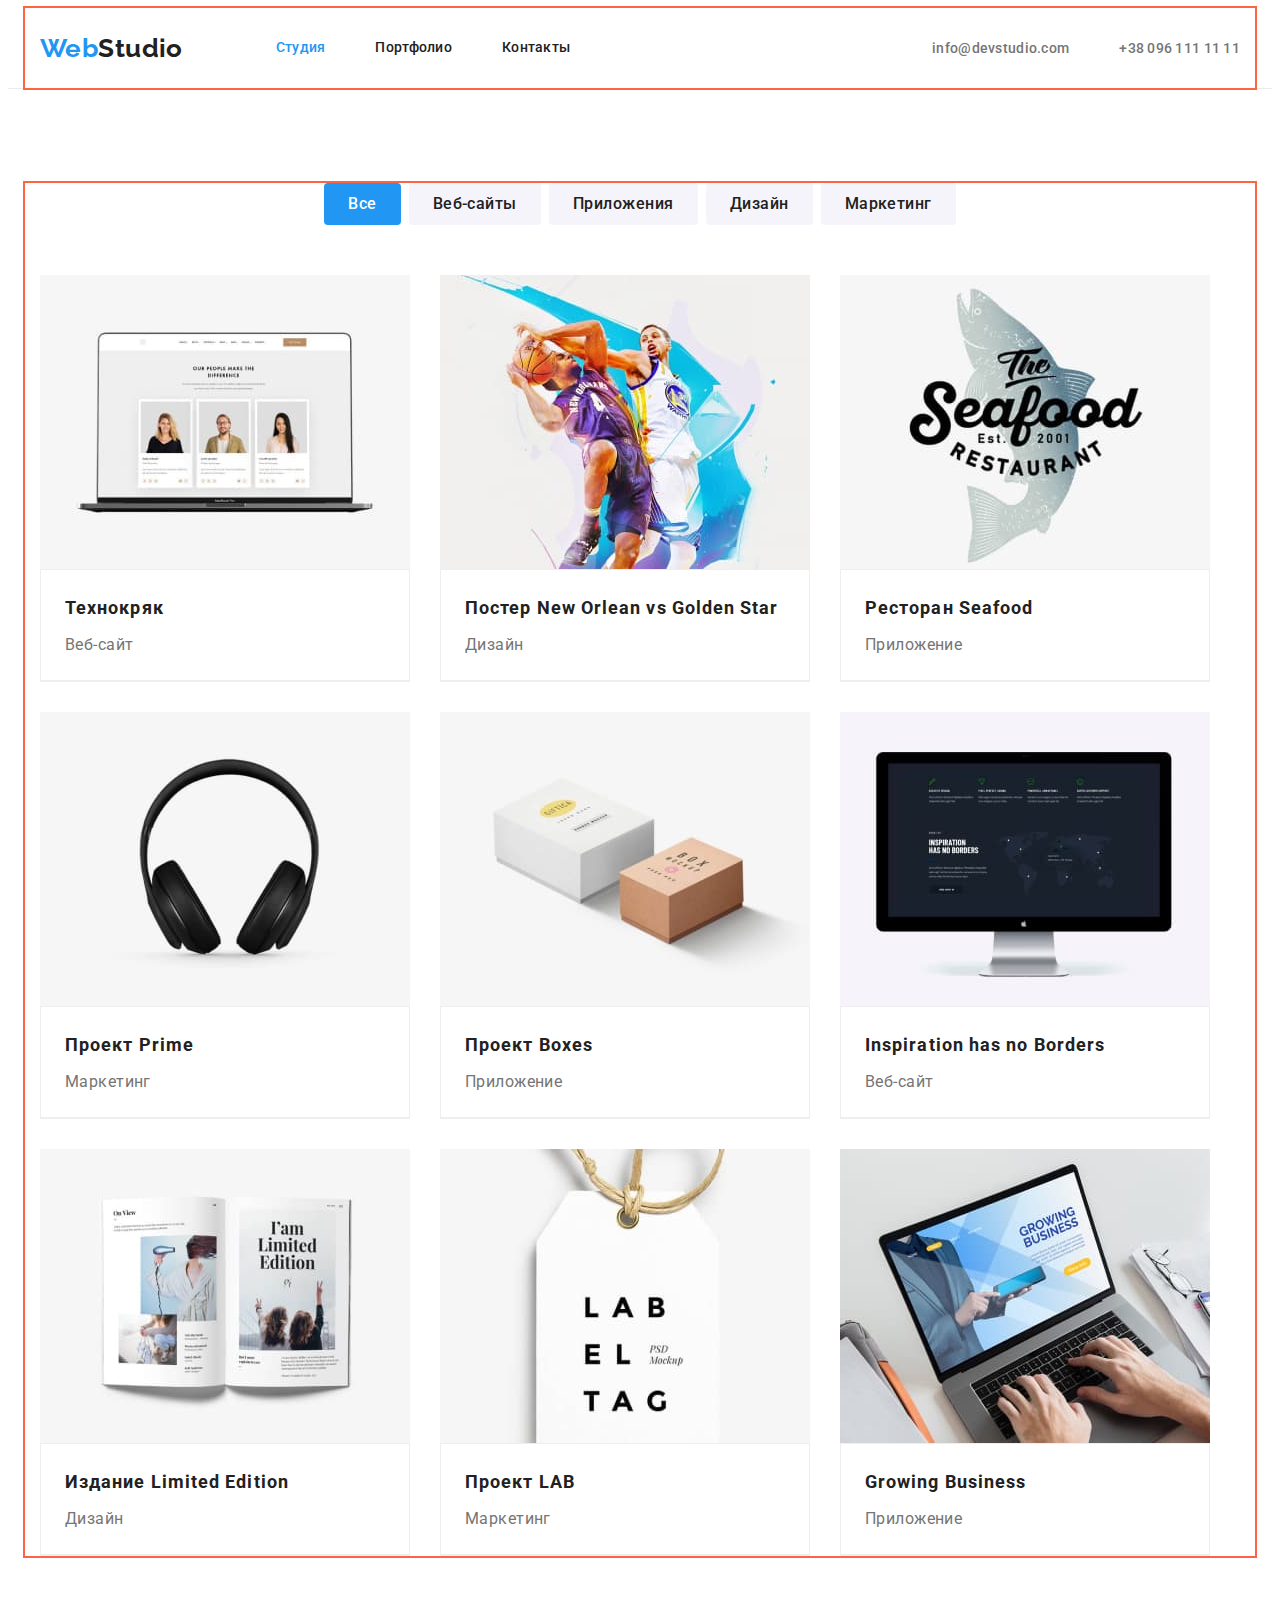
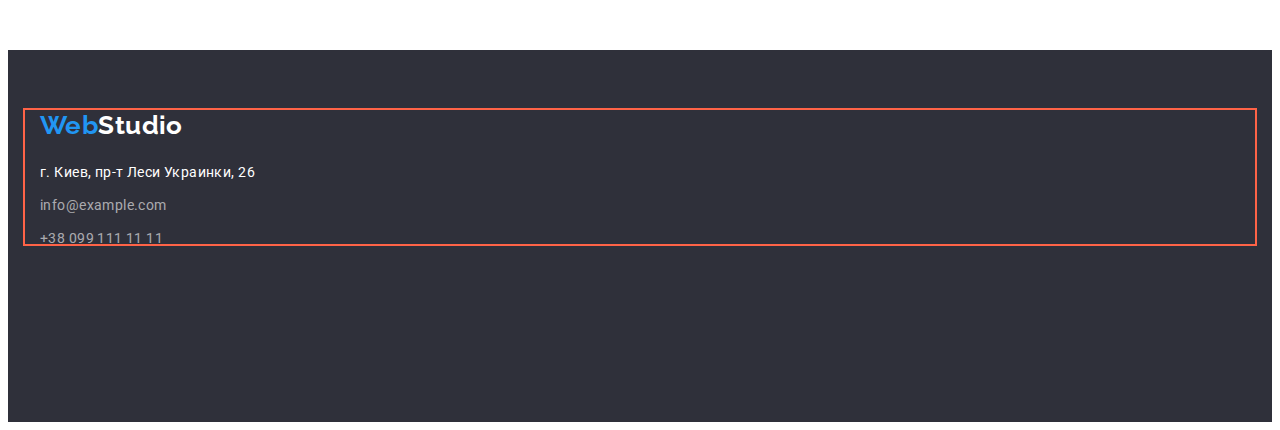
==== portfolio.html @ 8059b7dc "Initial commit" ====
<!DOCTYPE html>
<html lang="ru">
  <head>
    <meta charset="UTF-8" />
    <meta http-equiv="X-UA-Compatible" content="IE=edge" />
    <meta name="viewport" content="width=device-width, initial-scale=1.0" />
    <!-- <link rel="stylesheet" href="node_modules/modern-normalize/modern-normalize.css"> -->
    <link rel="preconnect" href="https://fonts.googleapis.com" />
    <link rel="preconnect" href="https://fonts.gstatic.com" crossorigin />
    <link
      rel="stylesheet"
      href="https://cdnjs.cloudflare.com/ajax/libs/modern-normalize/1.1.0/modern-normalize.min.css"
      integrity="sha512-wpPYUAdjBVSE4KJnH1VR1HeZfpl1ub8YT/NKx4PuQ5NmX2tKuGu6U/JRp5y+Y8XG2tV+wKQpNHVUX03MfMFn9Q=="
      crossorigin="anonymous"
      referrerpolicy="no-referrer"
    />
    <link
      href="https://fonts.googleapis.com/css2?family=Raleway:wght@700&family=Roboto:ital,wght@0,400;0,500;0,700;1,900&display=swap"
      rel="stylesheet"
    />
    <link rel="stylesheet" href="./css/styles.css" />
    <title>WebStudio</title>
  </head>

  <body>
    <header class="header">
      <div class="container header-container">
        <nav class="header-nav">
          <a href="./index.html" class="header-title">Web<span class="web-title">Studio</span></a>
          <ul class="header-list">
            <li class="header-item"><a href="./index.html" class="link current">Студия</a></li>
            <li class="header-item"><a href="./portfolio.html" class="link">Портфолио</a></li>
            <li class="header-item"><a href="Контакты" class="link">Контакты</a></li>
          </ul>
        </nav>

        <ul class="header-list">
          <li class="header-contact">
            <a href="mailto:info@devstudio.com " class="link contact">info@devstudio.com</a>
          </li>
          <li class="header-contact">
            <a href="tel:+380961111111" class="link contact">+38 096 111 11 11</a>
          </li>
        </ul>
      </div>
    </header>

    <main>
      <section class="exsamples section">
        <div class="container">
          <h1 hidden>Примеры работ</h1>
          <ul class="exsamples-list">
            <li class="exsamples-btn"><button type="button" class="button current">Все</button></li>
            <li class="exsamples-btn"><button type="button" class="button">Веб-сайты</button></li>
            <li class="exsamples-btn"><button type="button" class="button">Приложения</button></li>
            <li class="exsamples-btn"><button type="button" class="button">Дизайн</button></li>
            <li class="exsamples-btn"><button type="button" class="button">Маркетинг</button></li>
          </ul>
          <ul class="exsamples-model">
            <li class="exsamples-model-item">
              <a href="/" class="exsamples-model-link">
                <img
                  class="exsamples-model-img"
                  src="./images/portfolio/project-1.jpg"
                  alt="Ноутбук с открытым веб сайтом"
                  width="370"
                  height="294"
                />
                <div class="exsamples-model-text">
                  <h2 class="exsamples-model-title">Технокряк</h2>
                  <p class="exsamles-model-type">Веб-сайт</p>
                </div>
              </a>
            </li>
            <li class="exsamples-model-item">
              <a href="/" class="exsamples-model-link">
                <img
                  class="exsamples-model-img"
                  src="./images/portfolio/project-2.jpg"
                  alt="Два баскетболиста из разных команд"
                  width="370"
                  height="294"
                />
                <div class="exsamples-model-text">
                  <h2 lang="en" class="exsamples-model-title">Постер New Orlean vs Golden Star</h2>
                  <p class="exsamles-model-type">Дизайн</p>
                </div>
              </a>
            </li>
            <li class="exsamples-model-item">
              <a href="/" class="exsamples-model-link">
                <img
                  class="exsamples-model-img"
                  src="./images/portfolio/project-3.jpg"
                  alt="Название ресторана на рыбе"
                  width="370"
                  height="294"
                />
                <div class="exsamples-model-text">
                  <h2 lang="en" class="exsamples-model-title">Ресторан Seafood</h2>
                  <p class="exsamles-model-type">Приложение</p>
                </div>
              </a>
            </li>
            <li class="exsamples-model-item">
              <a href="/" class="exsamples-model-link">
                <img
                  class="exsamples-model-img"
                  src="./images/portfolio/project-4.jpg"
                  alt="Наушники на белом фоне"
                  width="370"
                  height="294"
                />
                <div class="exsamples-model-text">
                  <h2 lang="en" class="exsamples-model-title">Проект Prime</h2>
                  <p class="exsamles-model-type">Маркетинг</p>
                </div>
              </a>
            </li>
            <li class="exsamples-model-item">
              <a href="/" class="exsamples-model-link">
                <img
                  class="exsamples-model-img"
                  src="./images/portfolio/project-5.jpg"
                  alt="Коробка светлая и коричневая на белом фоне"
                  width="370"
                  height="294"
                />
                <div class="exsamples-model-text">
                  <h2 lang="en" class="exsamples-model-title">Проект Boxes</h2>
                  <p class="exsamles-model-type">Приложение</p>
                </div>
              </a>
            </li>
            <li class="exsamples-model-item">
              <a href="/" class="exsamples-model-link">
                <img
                  class="exsamples-model-img"
                  src="./images/portfolio/project-6.jpg"
                  alt="Веб сайт на черном мониторе"
                  width="370"
                  height="294"
                />
                <div class="exsamples-model-text">
                  <h2 lang="en" class="exsamples-model-title">Inspiration has no Borders</h2>
                  <p class="exsamles-model-type">Веб-сайт</p>
                </div>
              </a>
            </li>
            <li class="exsamples-model-item">
              <a href="/" class="exsamples-model-link">
                <img
                  class="exsamples-model-img"
                  src="./images/portfolio/project-7.jpg"
                  alt="Открытый журнал"
                  width="370"
                  height="294"
                />
                <div class="exsamples-model-text">
                  <h2 lang="en" class="exsamples-model-title">Издание Limited Edition</h2>
                  <p class="exsamles-model-type">Дизайн</p>
                </div>
              </a>
            </li>
            <li class="exsamples-model-item">
              <a href="/" class="exsamples-model-link">
                <img
                  class="exsamples-model-img"
                  src="./images/portfolio/project-8.jpg"
                  alt="На белом картоне эмблема проекта"
                  width="370"
                  height="294"
                />
                <div class="exsamples-model-text">
                  <h2 lang="en" class="exsamples-model-title">Проект LAB</h2>
                  <p class="exsamles-model-type">Маркетинг</p>
                </div>
              </a>
            </li>
            <li class="exsamples-model-item">
              <a href="/" class="exsamples-model-link">
                <img
                  class="exsamples-model-img"
                  src="./images/portfolio/project-9.jpg"
                  alt="На открытом ноутбуке старовая страница приложения"
                  width="370"
                  height="294"
                />
                <div class="exsamples-model-text">
                  <h2 lang="en" class="exsamples-model-title">Growing Business</h2>
                  <p class="exsamles-model-type">Приложение</p>
                </div>
              </a>
            </li>
          </ul>
        </div>
      </section>
    </main>
    <footer class="footer">
      <div class="container">
        <a href="./index.html" class="header-title under"
          >Web<span class="studio-title">Studio</span></a
        >
        <address class="adress">
          <ul class="adress-list">
            <li class="adress-item">
              <p>г. Киев, пр-т Леси Украинки, 26</p>
            </li>
            <li class="adress-item">
              <a class="adress-link" href="info@example.com">info@example.com</a>
            </li>
            <li class="adress-item">
              <a class="adress-link" href="+380991111111">+38 099 111 11 11</a>
            </li>
          </ul>
        </address>
      </div>
    </footer>
  </body>
</html>
---- css/styles.css ----
/* Переменные*/
:root {
  --primary-text-color: #757575;
  --secondary-text-color: #2196f3;
  --white-text-color: #ffffff;
  --primary-bgc: #ffffff;
  --secondary-bgc: #f5f4fa;
}

/*Body*/

body {
  font-family: 'Roboto', sans-serif;
  font-size: 14px;
  letter-spacing: 0.03em;

  color: var(--primary-text-color);
  background-color: var(--primary-bgc);
}

ul {
  list-style: none;
  margin: 0;
  padding: 0;
}
h1,
h2,
h3,
p {
  margin: 0;
}
img {
  display: block;
  max-width: 100%;
  height: auto;
}

.section {
  padding-top: 94px;
  padding-bottom: 94px;
}

/*Header*/

.header {
  height: 80px;
  background-color: var(--primary-bgc);
  border-bottom: 1px solid #ececec;
}

.container {
  width: 1200px;
  margin-left: auto;
  margin-right: auto;
  padding-left: 15px;
  padding-right: 15px;
  outline: 2px solid tomato;
}

.header-container {
  display: flex;
  height: 80px;
  justify-content: space-between;
  align-items: center;
}
.header-nav {
  display: flex;
  align-items: center;
  max-height: 80px;
}

.header-title {
  display: inline-block;
  font-family: 'Raleway', sans-serif;
  font-weight: 700;
  font-size: 26px;
  line-height: 1.19;
  text-decoration: none;

  color: var(--secondary-text-color);
}
.web-title {
  color: #212121;
  margin-right: 93px;
}

.header-item .link {
  display: block;
  padding-top: 32px;
  padding-bottom: 32px;
  font-family: 'Roboto', sans-serif;
  font-weight: 500;
  font-size: 14px;
  line-height: 1.14;
  letter-spacing: 0.02em;
  text-decoration: none;

  color: #212121;
}
.header-item {
  margin-right: 50px;
}
.header-item:last-child {
  margin-right: 0;
}

.header-list {
  display: flex;
  margin-left: auto;
  max-height: 80px;
}
.header-contact {
  margin-right: 50px;
}
.header-contact:last-child {
  margin-right: 0;
}
.header-list,
.advantages-list,
.works-list,
.team-list {
  list-style: none;
  text-decoration: none;
}

.header-list .link.current {
  color: var(--secondary-text-color);
}

.link.contact {
  font-weight: 500;
  line-height: 1.14px;
  letter-spacing: 0.02em;

  color: var(--primary-text-color);
  text-decoration: none;
}
.link.contact:first-child {
  margin-left: 0;
}

.header-list .link: hover, 
.header-list .link:focus, {
  color: var(--secondary-text-color);
}
.header-list .link.contact:hover,
.header-list .link.contact:focus,
.footer .adress-link:hover,
.footer .adress-link:focus {
  color: var(--secondary-text-color);
}

/*Hero*/
.hero {
  padding-top: 200px;
  padding-bottom: 200px;
  background: #2f303a;
}
.hero-title {
  width: 696px;
  margin-left: auto;
  margin-right: auto;
  font-family: 'Roboto', sans-serif;
  font-weight: 900;
  font-size: 44px;
  line-height: 1.36;
  text-align: center;
  letter-spacing: 0.06em;
  text-transform: uppercase;

  color: var(--white-text-color);
}
.hero .btn {
  min-width: 200px;
  min-height: 50px;
  margin-top: 30px;
  margin-left: auto;
  margin-right: auto;
  font-family: 'Roboto', sans-serif;
  font-weight: 700;
  font-size: 16px;
  line-height: 1.88;
  display: flex;
  align-items: center;
  justify-content: space-around;
  text-align: center;
  letter-spacing: 0.06em;
  border-radius: 4px;
  color: var(--white-text-color);
  background: var(--secondary-text-color);
}

/*Section advantages*/

.advantages {
  background-color: var(--primary-bgc);
}
.advantages-list::first-letter {
  list-style: none;
}
.advantages-list {
  display: flex;
  flex-direction: row;
  align-items: flex-start;
  justify-content: space-between;
}
.adventages-item .advantages-text {
  margin-right: 30px;
  width: 270px;
  height: 75px;
  font-family: 'Roboto';
  font-style: normal;
  font-weight: 400;
  font-size: 14px;
  line-height: 1.71;
  letter-spacing: 0.03em;
}
.adventages-item .advantages-text:last-child {
  margin-right: 0;
}
h3 {
  margin-top: 0;
  margin-bottom: 10px;
}

.advantages .title-advantage {
  font-family: 'Roboto', sans-serif;
  font-size: 14px;
  font-weight: 700;
  line-height: 1.14;
  text-transform: uppercase;

  color: #212121;
}
.works.section {
  padding-top: 0;
  padding-bottom: 0;
}
.works-list {
  display: flex;
  justify-content: space-between;
}
.works-title,
.team-title {
  margin-bottom: 50px;
  font-family: 'Roboto', sans-serif;
  font-weight: 700;
  font-size: 36px;
  line-height: 1.17;
  text-align: center;

  color: #212121;
}
/*Section Team*/

.name-title {
  margin-bottom: 10px;
  font-family: 'Roboto', sans-serif;
  font-weight: 500;
  font-size: 16px;
  line-height: 1.19;

  color: #212121;
}

.team-text {
  text-align: center;
  padding-bottom: 30px;
  padding-top: 30px;
}
.team {
  background-color: var(--secondary-bgc);
}
.team-list {
  display: flex;
  justify-content: space-between;
}

.post-team {
  font-family: 'Roboto', sans-serif;
  font-size: 16px;
  line-height: 1.19;

  color: var(--primary-text-color);
}

/*Footer*/

.footer {
  padding-bottom: 60px;
  padding-top: 60px;
  background-color: #2f303a;
  height: 252px;
}
.adress {
  max-height: 83px;
  line-height: 1.71;
  font-style: normal;
  color: var(--white-text-color);
}
.header-title.under {
  margin-bottom: 20px;
}
.studio-title {
  color: var(--white-text-color);
}
.adress-link {
  text-decoration: none;
  color: rgba(255, 255, 255, 0.6);
}
.adress-item {
  margin-top: 9px;
}
.adress-item:first-child {
  margin-top: 0;
}

/*Page Portfolio*/

.exsamples-list {
  display: flex;
  justify-content: center;
  align-items: center;
  margin-bottom: 50px;
}
.button.current {
  font-family: 'Roboto';
  font-style: normal;
  font-weight: 500;
  font-size: 16px;
  line-height: 1.62;
  text-align: center;
  letter-spacing: 0.03em;

  color: var(--white-text-color);
  background-color: #2196f3;
}

.button {
  font-family: 'Roboto', sans-serif;
  font-style: normal;
  font-weight: 500;
  font-size: 16px;
  line-height: 1.62;
  text-align: center;
  letter-spacing: 0.03em;
  border-radius: 4px;
  border-color: transparent;

  color: #212121;
  background-color: var(--secondary-bgc);
  padding-top: 6px;
  padding-right: 22px;
  padding-bottom: 6px;
  padding-left: 22px;
}
.exsamples-btn {
  margin-right: 8px;
}
.exsamples-btn:last-child {
  margin-right: 0;
}
.exsamples-model {
  display: flex;
  flex-wrap: wrap;
}
.exsamples-model-item {
  margin-right: 30px;
  margin-bottom: 30px;
  border-bottom: 1px solid #eeeeee;
}
.exsamples-model-item:nth-child(3n) {
  margin-right: 0;
}
.exsamples-model-item:nth-child(n + 7) {
  margin-bottom: 0px;
}
.exsamples-model-text {
  border: 1px solid #eeeeee;
 
}


.exsamples-model-link {
  text-decoration: none;
}

.exsamples-model-title {
  margin-top: 20px;
  margin-right: 24px;
  margin-left: 24px;

  font-family: 'Roboto', sans-serif;
  font-weight: 700;
  font-size: 18px;
  line-height: 2;
  letter-spacing: 0.06em;

  color: #212121;
}


.exsamles-model-type {
  margin-top: 4px;
  margin-bottom: 20px;
  margin-right: 24px;
  margin-left: 24px;
  font-size: 16px;
  line-height: 1.88;

  color: var(--primary-text-color);
}
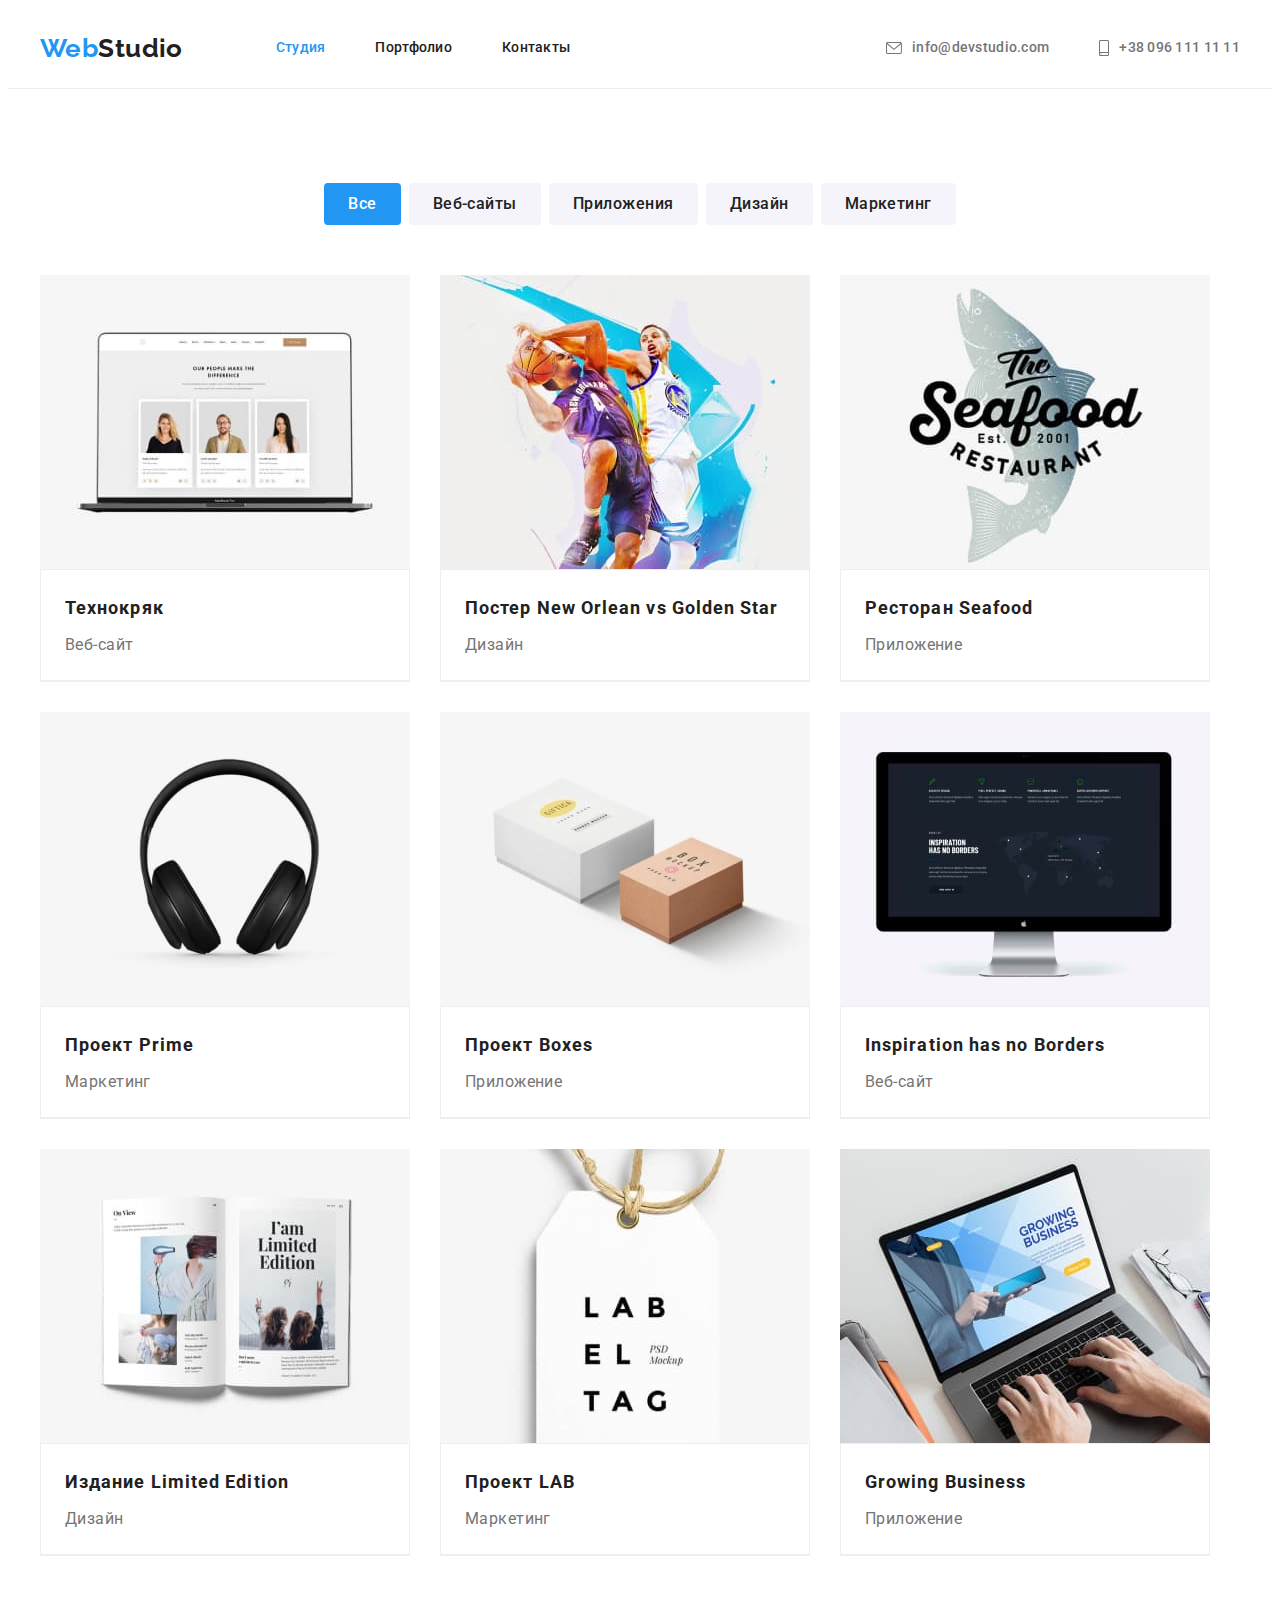
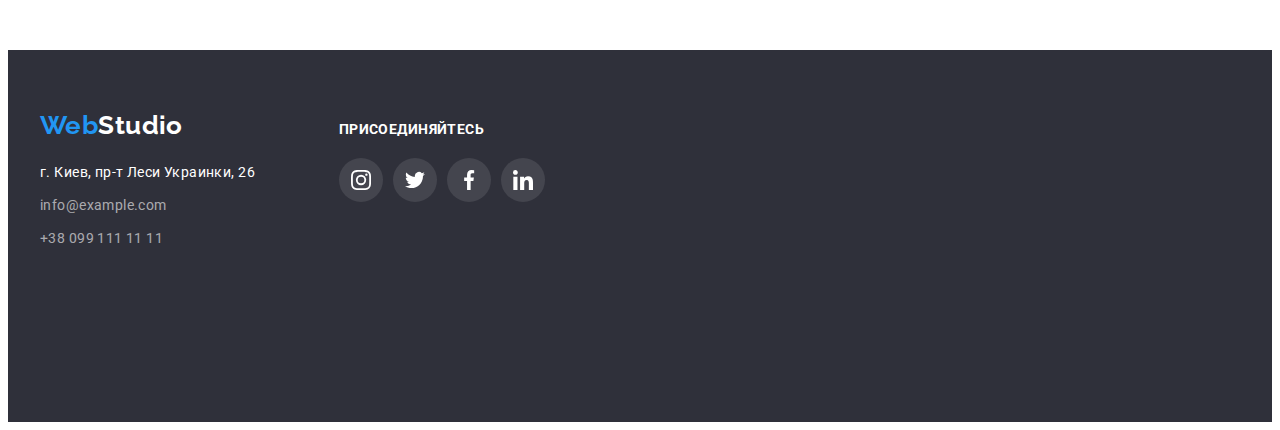
==== commit f7a4f1d3: "add all svg" ====
--- a/portfolio.html
+++ b/portfolio.html
@@ -28,23 +28,35 @@
         <nav class="header-nav">
           <a href="./index.html" class="header-title">Web<span class="web-title">Studio</span></a>
           <ul class="header-list">
-            <li class="header-item"><a href="./index.html" class="link current">Студия</a></li>
-            <li class="header-item"><a href="./portfolio.html" class="link">Портфолио</a></li>
-            <li class="header-item"><a href="Контакты" class="link">Контакты</a></li>
+            <li class="header-item">
+              <a href="./index.html" class="link current" target="_blank" rel="noopener noreferrer">Студия</a>
+            </li>
+            <li class="header-item">
+              <a href="./portfolio.html" class="link" target="_blank" rel="noopener noreferrer">Портфолио</a>
+            </li>
+            <li class="header-item">
+              <a href="Контакты" class="link" target="_blank" rel="noopener noreferrer">Контакты</a>
+            </li>
           </ul>
         </nav>
-
+    
         <ul class="header-list">
           <li class="header-contact">
-            <a href="mailto:info@devstudio.com " class="link contact">info@devstudio.com</a>
+            <a href="mailto:info@devstudio.com " class="link contact"><svg class="mail-icon" aria-label="Написать письмо">
+                <use href="./images/symbol-defs.svg#icon-mail"></use>
+              </svg>
+              info@devstudio.com
+            </a>
           </li>
           <li class="header-contact">
+            <svg class="phone-icon" aria-label="Написать письмо">
+              <use href="./images/symbol-defs.svg#icon-phone"></use>
+            </svg>
             <a href="tel:+380961111111" class="link contact">+38 096 111 11 11</a>
           </li>
         </ul>
       </div>
     </header>
-
     <main>
       <section class="exsamples section">
         <div class="container">
@@ -197,23 +209,56 @@
       </section>
     </main>
     <footer class="footer">
-      <div class="container">
-        <a href="./index.html" class="header-title under"
-          >Web<span class="studio-title">Studio</span></a
-        >
-        <address class="adress">
-          <ul class="adress-list">
-            <li class="adress-item">
-              <p>г. Киев, пр-т Леси Украинки, 26</p>
-            </li>
-            <li class="adress-item">
-              <a class="adress-link" href="info@example.com">info@example.com</a>
-            </li>
-            <li class="adress-item">
-              <a class="adress-link" href="+380991111111">+38 099 111 11 11</a>
-            </li>
-          </ul>
-        </address>
+      <div class="container social-contact">
+        <div>
+          <a href="./index.html" class="header-title under">Web<span class="studio-title">Studio</span></a>
+          <address class="adress">
+            <ul class="adress-list">
+              <li class="adress-item">
+                <p>г. Киев, пр-т Леси Украинки, 26</p>
+              </li>
+              <li class="adress-item">
+                <a class="adress-link" href="info@example.com">info@example.com</a>
+              </li>
+              <li class="adress-item">
+                <a class="adress-link" href="+380991111111">+38 099 111 11 11</a>
+              </li>
+            </ul>
+          </address>
+        </div>
+        <div class="social-invite">
+          <h2 class="invite">Присоединяйтесь</h2>
+          <ul class="social-group">
+            <li class="social">
+              <a class="social-link-icon" href="" target="_blank" rel="noopener noreferrer" aria-label="Иконка Инстаграмм">
+                <svg class="social-icon-f" width="20" height="20">
+                  <use href="./images/symbol-defs.svg#icon-instagram"></use>
+                </svg>
+              </a>
+            </li>
+            <li class="social">
+              <a class="social-link-icon" href="" target="_blank" rel="noopener noreferrer" aria-label="Иконка Твиттер">
+                <svg class="social-icon-f" width="20" height="20">
+                  <use href="./images/symbol-defs.svg#icon-twitter"></use>
+                </svg>
+              </a>
+            </li>
+            <li class="social">
+              <a class="social-link-icon" href="" target="_blank" rel="noopener noreferrer" aria-label="Иконка Фейсбук">
+                <svg class="social-icon-f" width="20" height="20">
+                  <use href="./images/symbol-defs.svg#icon-facebook"></use>
+                </svg>
+              </a>
+            </li>
+            <li class="social">
+              <a class="social-link-icon" href="" target="_blank" rel="noopener noreferrer" aria-label="Иконка Линкидин">
+                <svg class="social-icon-f" width="20" height="20">
+                  <use href="./images/symbol-defs.svg#icon-linkedin"></use>
+                </svg>
+              </a>
+            </li>
+          </ul>
+        </div>
       </div>
     </footer>
   </body>
--- a/css/styles.css
+++ b/css/styles.css
@@ -54,7 +54,7 @@
   margin-right: auto;
   padding-left: 15px;
   padding-right: 15px;
-  outline: 2px solid tomato;
+  /* outline: 2px solid tomato; */
 }
 
 .header-container {
@@ -110,7 +110,10 @@
   max-height: 80px;
 }
 .header-contact {
+  display: flex;
+  justify-content: center;
   margin-right: 50px;
+  align-items: center;
 }
 .header-contact:last-child {
   margin-right: 0;
@@ -134,13 +137,17 @@
 
   color: var(--primary-text-color);
   text-decoration: none;
+  display: flex;
+  justify-content: center;
+
+  align-items: center;
 }
 .link.contact:first-child {
   margin-left: 0;
 }
 
-.header-list .link: hover, 
-.header-list .link:focus, {
+.header-list .link:hover,
+.header-list .link:focus {
   color: var(--secondary-text-color);
 }
 .header-list .link.contact:hover,
@@ -149,12 +156,31 @@
 .footer .adress-link:focus {
   color: var(--secondary-text-color);
 }
+.mail-icon {
+  width: 16px;
+  height: 12px;
+  margin-right: 10px;
+  fill: currentColor;
+}
+.phone-icon {
+  width: 10px;
+  height: 16px;
+  margin-right: 10px;
+  fill: currentColor;
+}
 
 /*Hero*/
 .hero {
   padding-top: 200px;
   padding-bottom: 200px;
   background: #2f303a;
+  background-image: linear-gradient(rgba(47, 48, 58, 0.4), rgba(47, 48, 58, 0.4)),
+    url('../images/hero_img.jpg');
+  background-position: center;
+  background-size: cover;
+  max-width: 1600px;
+  margin-left: auto;
+  margin-right: auto;
 }
 .hero-title {
   width: 696px;
@@ -204,7 +230,7 @@
   align-items: flex-start;
   justify-content: space-between;
 }
-.adventages-item .advantages-text {
+.advantages-item .advantages-text {
   margin-right: 30px;
   width: 270px;
   height: 75px;
@@ -215,7 +241,8 @@
   line-height: 1.71;
   letter-spacing: 0.03em;
 }
-.adventages-item .advantages-text:last-child {
+.advantages-item .advantages-text:last-child,
+.advantages-icon:last-child {
   margin-right: 0;
 }
 h3 {
@@ -232,6 +259,22 @@
 
   color: #212121;
 }
+.advantages-icon {
+  width: 270px;
+  height: 120px;
+  background-color: var(--secondary-bgc);
+  border-radius: 4px;
+  margin-right: 30px;
+  margin-bottom: 30px;
+  display: flex;
+  justify-content: center;
+  align-items: center;
+}
+
+.advantages-icon-item {
+  width: 70px;
+  height: 70px;
+}
 .works.section {
   padding-top: 0;
   padding-bottom: 0;
@@ -241,7 +284,8 @@
   justify-content: space-between;
 }
 .works-title,
-.team-title {
+.team-title,
+.clients-title {
   margin-bottom: 50px;
   font-family: 'Roboto', sans-serif;
   font-weight: 700;
@@ -255,6 +299,7 @@
 
 .name-title {
   margin-bottom: 10px;
+  padding-top: 30px;
   font-family: 'Roboto', sans-serif;
   font-weight: 500;
   font-size: 16px;
@@ -266,7 +311,10 @@
 .team-text {
   text-align: center;
   padding-bottom: 30px;
-  padding-top: 30px;
+  background-color: var(--primary-bgc);
+  box-shadow: 0px 1px 3px rgba(0, 0, 0, 0.12), 0px 1px 1px rgba(0, 0, 0, 0.14),
+    0px 2px 1px rgba(0, 0, 0, 0.2);
+  border-radius: 0px 0px 4px 4px;
 }
 .team {
   background-color: var(--secondary-bgc);
@@ -275,15 +323,78 @@
   display: flex;
   justify-content: space-between;
 }
+.social-list {
+  display: flex;
+}
+.social-item,
+.social {
+  display: flex;
+  margin-right: 10px;
+  border-radius: 50%;
+}
+.social:last-child{margin-right: 0;}
+.social-item:last-child {
+  margin-right: 32px;
+}
+.social-item:first-child {
+  margin-left: 32px;
+}
+.social-icon {
+  fill: #afb1b8;
+}
+.social-icon-f {
+  fill: #ffffff;
+}
+.social{
+  background-color: rgba(255, 255, 255, 0.1);
+  
+}
+.social-link{
+  display: flex;
+  justify-content: center;
+  align-items: center;
+  width: 44px;
+  height: 44px;
+}
+.social-link-icon{
+  display: flex;
+    justify-content: center;
+    align-items: center;
+    width: 44px;
+    height: 44px;
+}
 
 .post-team {
   font-family: 'Roboto', sans-serif;
   font-size: 16px;
   line-height: 1.19;
+  margin-bottom: 16px;
 
   color: var(--primary-text-color);
 }
 
+.clients-list {
+  display: flex;
+}
+.client-item {
+  margin-right: 30px;
+}
+.client-item:last-child {
+  margin-right: 0;
+}
+.client-link {
+  display: flex;
+  border: 1px solid #afb1b8;
+  border-radius: 4px;
+  width: 170px;
+  height: 92px;
+  justify-content: center;
+    align-items: center;
+}
+.client-icon {
+  display: flex;
+  padding: 16px 32px;
+}
 /*Footer*/
 
 .footer {
@@ -293,6 +404,7 @@
   height: 252px;
 }
 .adress {
+  display: block;
   max-height: 83px;
   line-height: 1.71;
   font-style: normal;
@@ -300,6 +412,7 @@
 }
 .header-title.under {
   margin-bottom: 20px;
+  margin-right: 156px;
 }
 .studio-title {
   color: var(--white-text-color);
@@ -313,6 +426,25 @@
 }
 .adress-item:first-child {
   margin-top: 0;
+}
+
+.social-contact{
+  display: flex;
+  align-items: baseline;
+  
+}
+.social-group{
+  display: flex;
+  
+}
+.invite{
+  font-size: 14px;
+    font-weight: 700;
+    line-height: 1.14;
+    text-transform: uppercase;
+  
+    color: var(--white-text-color);
+    margin-bottom: 20px;
 }
 
 /*Page Portfolio*/
@@ -377,9 +509,7 @@
 }
 .exsamples-model-text {
   border: 1px solid #eeeeee;
- 
-}
-
+}
 
 .exsamples-model-link {
   text-decoration: none;
@@ -398,7 +528,6 @@
 
   color: #212121;
 }
-
 
 .exsamles-model-type {
   margin-top: 4px;
@@ -409,4 +538,4 @@
   line-height: 1.88;
 
   color: var(--primary-text-color);
-}+}
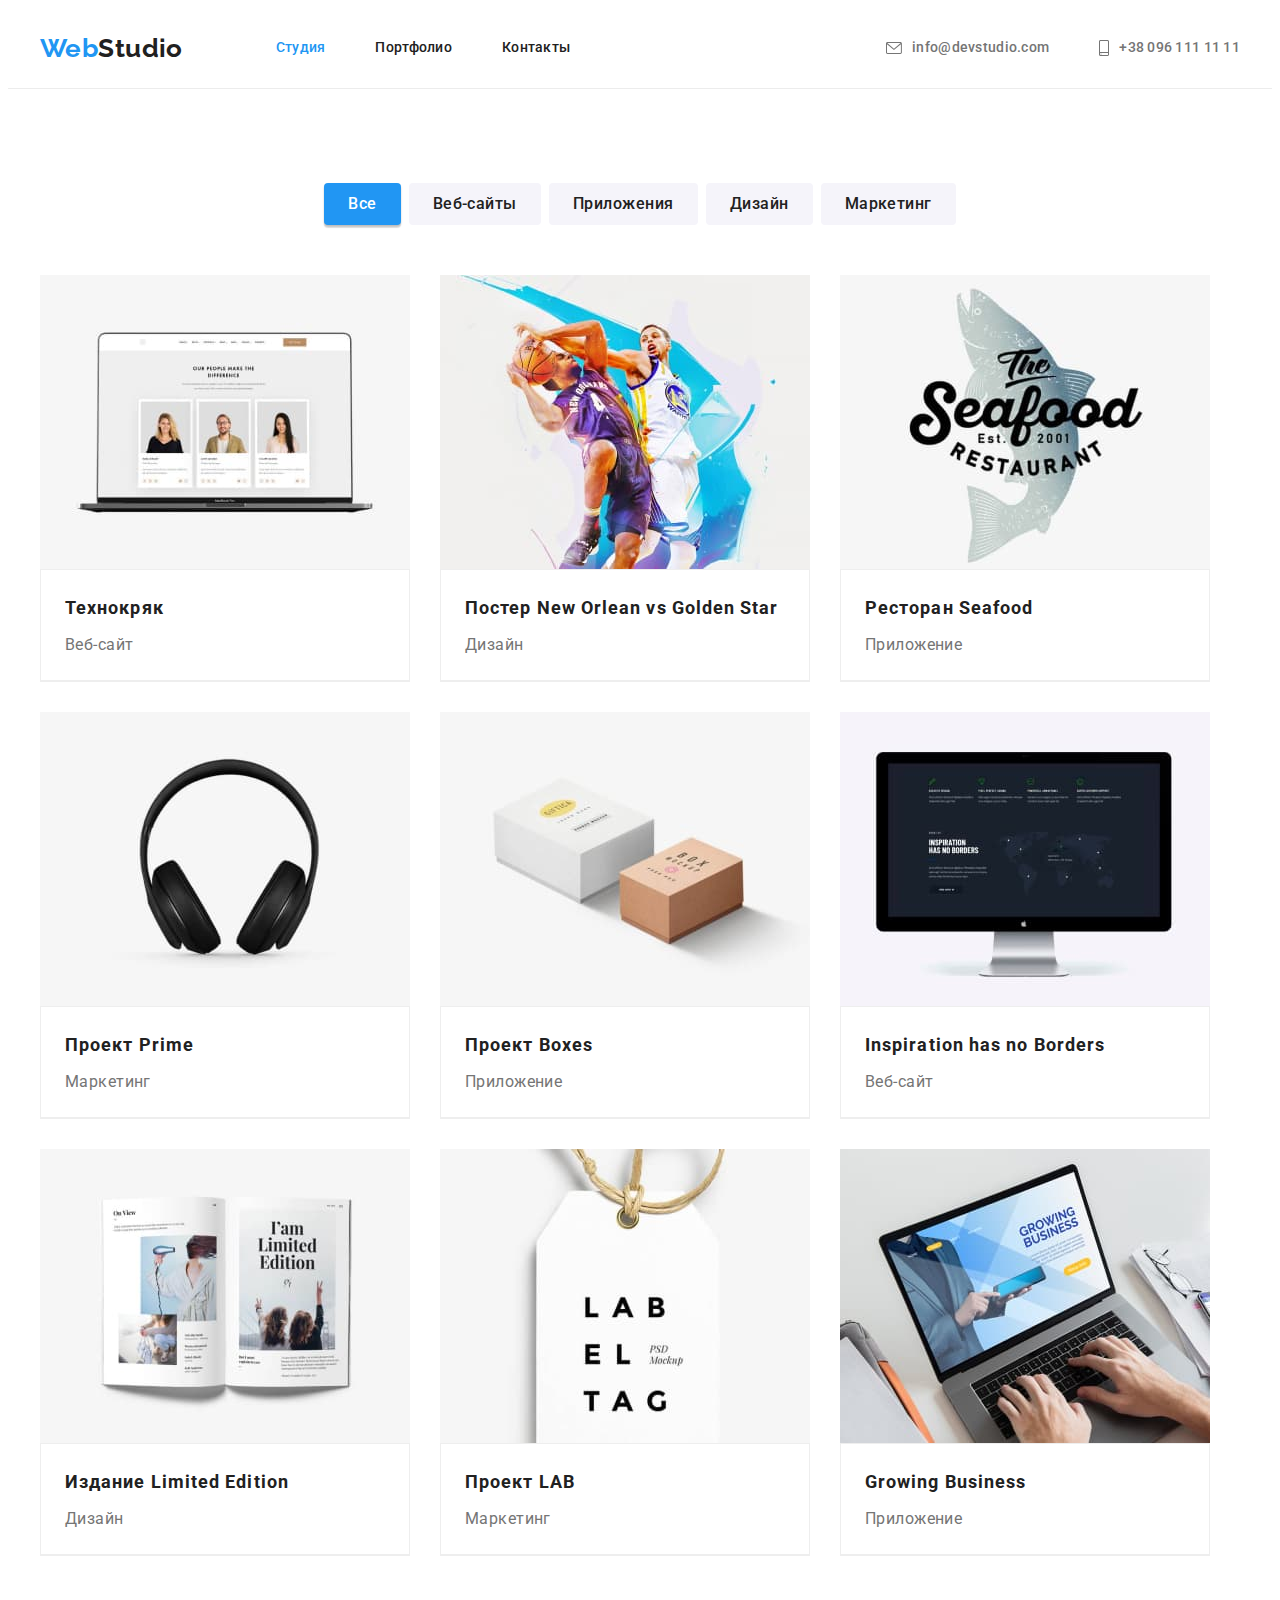
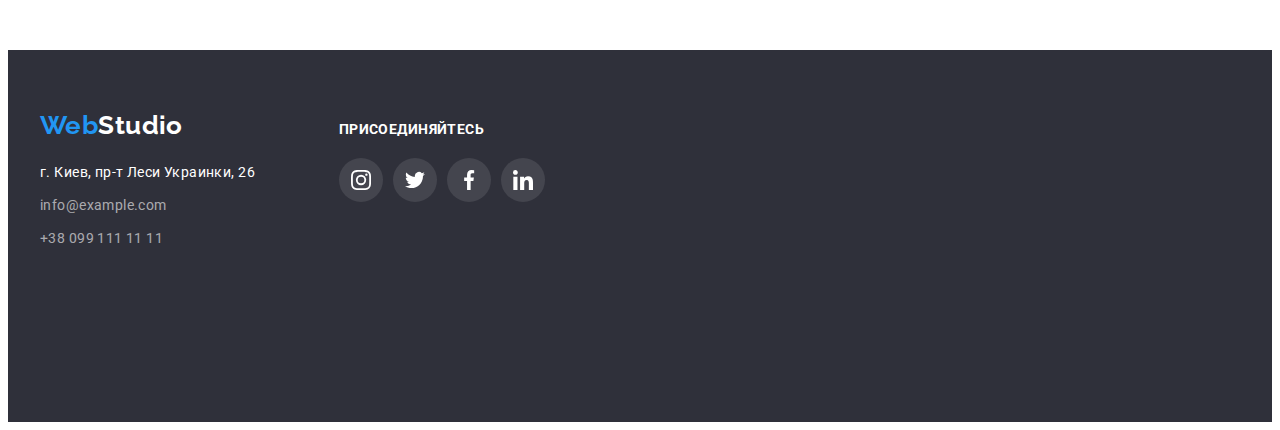
==== commit d166930f: "finish 4hm" ====
--- a/portfolio.html
+++ b/portfolio.html
@@ -29,30 +29,36 @@
           <a href="./index.html" class="header-title">Web<span class="web-title">Studio</span></a>
           <ul class="header-list">
             <li class="header-item">
-              <a href="./index.html" class="link current" target="_blank" rel="noopener noreferrer">Студия</a>
+              <a href="./index.html" class="link current" target="_blank" rel="noopener noreferrer"
+                >Студия</a
+              >
             </li>
             <li class="header-item">
-              <a href="./portfolio.html" class="link" target="_blank" rel="noopener noreferrer">Портфолио</a>
+              <a href="./portfolio.html" class="link" target="_blank" rel="noopener noreferrer"
+                >Портфолио</a
+              >
             </li>
             <li class="header-item">
               <a href="Контакты" class="link" target="_blank" rel="noopener noreferrer">Контакты</a>
             </li>
           </ul>
         </nav>
-    
+
         <ul class="header-list">
           <li class="header-contact">
-            <a href="mailto:info@devstudio.com " class="link contact"><svg class="mail-icon" aria-label="Написать письмо">
+            <a href="mailto:info@devstudio.com " class="link contact"
+              ><svg class="mail-icon" width="16px" height="12px" aria-label="Написать письмо">
                 <use href="./images/symbol-defs.svg#icon-mail"></use>
               </svg>
               info@devstudio.com
             </a>
           </li>
           <li class="header-contact">
-            <svg class="phone-icon" aria-label="Написать письмо">
-              <use href="./images/symbol-defs.svg#icon-phone"></use>
-            </svg>
-            <a href="tel:+380961111111" class="link contact">+38 096 111 11 11</a>
+            <a href="tel:+380961111111" class="link contact"
+              ><svg class="phone-icon" width="10px" height="16px" aria-label="Написать письмо">
+                <use href="./images/symbol-defs.svg#icon-phone"></use></svg>
+              +38 096 111 11 11</a
+            >
           </li>
         </ul>
       </div>
@@ -211,7 +217,9 @@
     <footer class="footer">
       <div class="container social-contact">
         <div>
-          <a href="./index.html" class="header-title under">Web<span class="studio-title">Studio</span></a>
+          <a href="./index.html" class="header-title under"
+            >Web<span class="studio-title">Studio</span></a
+          >
           <address class="adress">
             <ul class="adress-list">
               <li class="adress-item">
@@ -230,28 +238,52 @@
           <h2 class="invite">Присоединяйтесь</h2>
           <ul class="social-group">
             <li class="social">
-              <a class="social-link-icon" href="" target="_blank" rel="noopener noreferrer" aria-label="Иконка Инстаграмм">
+              <a
+                class="social-link-icon"
+                href=""
+                target="_blank"
+                rel="noopener noreferrer"
+                aria-label="Иконка Инстаграмм"
+              >
                 <svg class="social-icon-f" width="20" height="20">
                   <use href="./images/symbol-defs.svg#icon-instagram"></use>
                 </svg>
               </a>
             </li>
             <li class="social">
-              <a class="social-link-icon" href="" target="_blank" rel="noopener noreferrer" aria-label="Иконка Твиттер">
+              <a
+                class="social-link-icon"
+                href=""
+                target="_blank"
+                rel="noopener noreferrer"
+                aria-label="Иконка Твиттер"
+              >
                 <svg class="social-icon-f" width="20" height="20">
                   <use href="./images/symbol-defs.svg#icon-twitter"></use>
                 </svg>
               </a>
             </li>
             <li class="social">
-              <a class="social-link-icon" href="" target="_blank" rel="noopener noreferrer" aria-label="Иконка Фейсбук">
+              <a
+                class="social-link-icon"
+                href=""
+                target="_blank"
+                rel="noopener noreferrer"
+                aria-label="Иконка Фейсбук"
+              >
                 <svg class="social-icon-f" width="20" height="20">
                   <use href="./images/symbol-defs.svg#icon-facebook"></use>
                 </svg>
               </a>
             </li>
             <li class="social">
-              <a class="social-link-icon" href="" target="_blank" rel="noopener noreferrer" aria-label="Иконка Линкидин">
+              <a
+                class="social-link-icon"
+                href=""
+                target="_blank"
+                rel="noopener noreferrer"
+                aria-label="Иконка Линкидин"
+              >
                 <svg class="social-icon-f" width="20" height="20">
                   <use href="./images/symbol-defs.svg#icon-linkedin"></use>
                 </svg>
--- a/css/styles.css
+++ b/css/styles.css
@@ -156,19 +156,22 @@
 .footer .adress-link:focus {
   color: var(--secondary-text-color);
 }
+
 .mail-icon {
-  width: 16px;
-  height: 12px;
   margin-right: 10px;
   fill: currentColor;
 }
 .phone-icon {
-  width: 10px;
-  height: 16px;
   margin-right: 10px;
   fill: currentColor;
 }
-
+.link:hover .mail-icon,
+.link:focus .mail-icon,
+.link:hover .phone-icon,
+.link:focus .phone-icon {
+  color: #2196f3;
+  fill: #2196f3;
+}
 /*Hero*/
 .hero {
   padding-top: 200px;
@@ -271,10 +274,6 @@
   align-items: center;
 }
 
-.advantages-icon-item {
-  width: 70px;
-  height: 70px;
-}
 .works.section {
   padding-top: 0;
   padding-bottom: 0;
@@ -326,44 +325,42 @@
 .social-list {
   display: flex;
 }
-.social-item,
-.social {
-  display: flex;
+
+.social:last-child {
+  margin-right: 0;
+}
+.social-item:last-child {
+  margin-right: 32px;
+}
+.social-item:first-child {
+  margin-left: 32px;
+}
+.social-icon {
+  fill: #afb1b8;
+}
+.social-icon-f {
+  fill: #ffffff;
+}
+
+.social-link {
+  display: flex;
+  justify-content: center;
+  align-items: center;
+  width: 44px;
+  height: 44px;
   margin-right: 10px;
   border-radius: 50%;
 }
-.social:last-child{margin-right: 0;}
-.social-item:last-child {
-  margin-right: 32px;
-}
-.social-item:first-child {
-  margin-left: 32px;
-}
-.social-icon {
-  fill: #afb1b8;
-}
-.social-icon-f {
-  fill: #ffffff;
-}
-.social{
-  background-color: rgba(255, 255, 255, 0.1);
-  
-}
-.social-link{
-  display: flex;
-  justify-content: center;
-  align-items: center;
-  width: 44px;
-  height: 44px;
-}
-.social-link-icon{
-  display: flex;
-    justify-content: center;
-    align-items: center;
-    width: 44px;
-    height: 44px;
-}
-
+
+.social-link:hover .social-icon,
+.social-link:focus .social-icon {
+  fill: var(--white-text-color);
+}
+
+.social-link:hover,
+.social-link:focus {
+  background-color: #2196f3;
+}
 .post-team {
   font-family: 'Roboto', sans-serif;
   font-size: 16px;
@@ -389,12 +386,19 @@
   width: 170px;
   height: 92px;
   justify-content: center;
-    align-items: center;
-}
-.client-icon {
-  display: flex;
-  padding: 16px 32px;
-}
+  align-items: center;
+}
+.clients-icon {
+  fill: #afb1b8;
+}
+.client-link.link:hover .clients-icon,
+.client-link.link:focus .clients-icon,
+.client-link:hover,
+.client-link:focus {
+  border-color: #2196f3;
+  fill: #2196f3;
+}
+
 /*Footer*/
 
 .footer {
@@ -428,25 +432,43 @@
   margin-top: 0;
 }
 
-.social-contact{
+.social-contact {
   display: flex;
   align-items: baseline;
-  
-}
-.social-group{
-  display: flex;
-  
-}
-.invite{
+}
+.social-group {
+  display: flex;
+  justify-content: center;
+  align-items: center;
+}
+.invite {
   font-size: 14px;
-    font-weight: 700;
-    line-height: 1.14;
-    text-transform: uppercase;
-  
-    color: var(--white-text-color);
-    margin-bottom: 20px;
-}
-
+  font-weight: 700;
+  line-height: 1.14;
+  text-transform: uppercase;
+
+  color: var(--white-text-color);
+  margin-bottom: 20px;
+}
+.social-link-icon {
+  display: flex;
+  align-items: center;
+  justify-content: center;
+  width: 44px;
+  height: 44px;
+  border-radius: 50%;
+  background-color: rgba(255, 255, 255, 0.1);
+  margin-right: 10px;
+}
+
+/* .social-link-icon:last-child
+{
+  margin-right: 0;
+} */
+.social-link-icon:hover,
+.social-link-icon:focus {
+  background-color: #2196f3;
+}
 /*Page Portfolio*/
 
 .exsamples-list {
@@ -466,6 +488,8 @@
 
   color: var(--white-text-color);
   background-color: #2196f3;
+  box-shadow: 0px 3px 1px rgba(0, 0, 0, 0.1), 0px 1px 2px rgba(0, 0, 0, 0.08),
+    0px 2px 2px rgba(0, 0, 0, 0.12);
 }
 
 .button {
@@ -486,6 +510,13 @@
   padding-bottom: 6px;
   padding-left: 22px;
 }
+.button:hover,
+.button:focus {
+  color: var(--white-text-color);
+  background-color: #2196f3;
+  box-shadow: 0px 3px 1px rgba(0, 0, 0, 0.1), 0px 1px 2px rgba(0, 0, 0, 0.08),
+    0px 2px 2px rgba(0, 0, 0, 0.12);
+}
 .exsamples-btn {
   margin-right: 8px;
 }
@@ -512,6 +543,7 @@
 }
 
 .exsamples-model-link {
+  display: block;
   text-decoration: none;
 }
 
@@ -539,3 +571,8 @@
 
   color: var(--primary-text-color);
 }
+
+.exsamples-model-link:hover {
+  box-shadow: 0px 1px 1px rgba(0, 0, 0, 0.12), 0px 4px 4px rgba(0, 0, 0, 0.06),
+    1px 4px 6px rgba(0, 0, 0, 0.16);
+}
